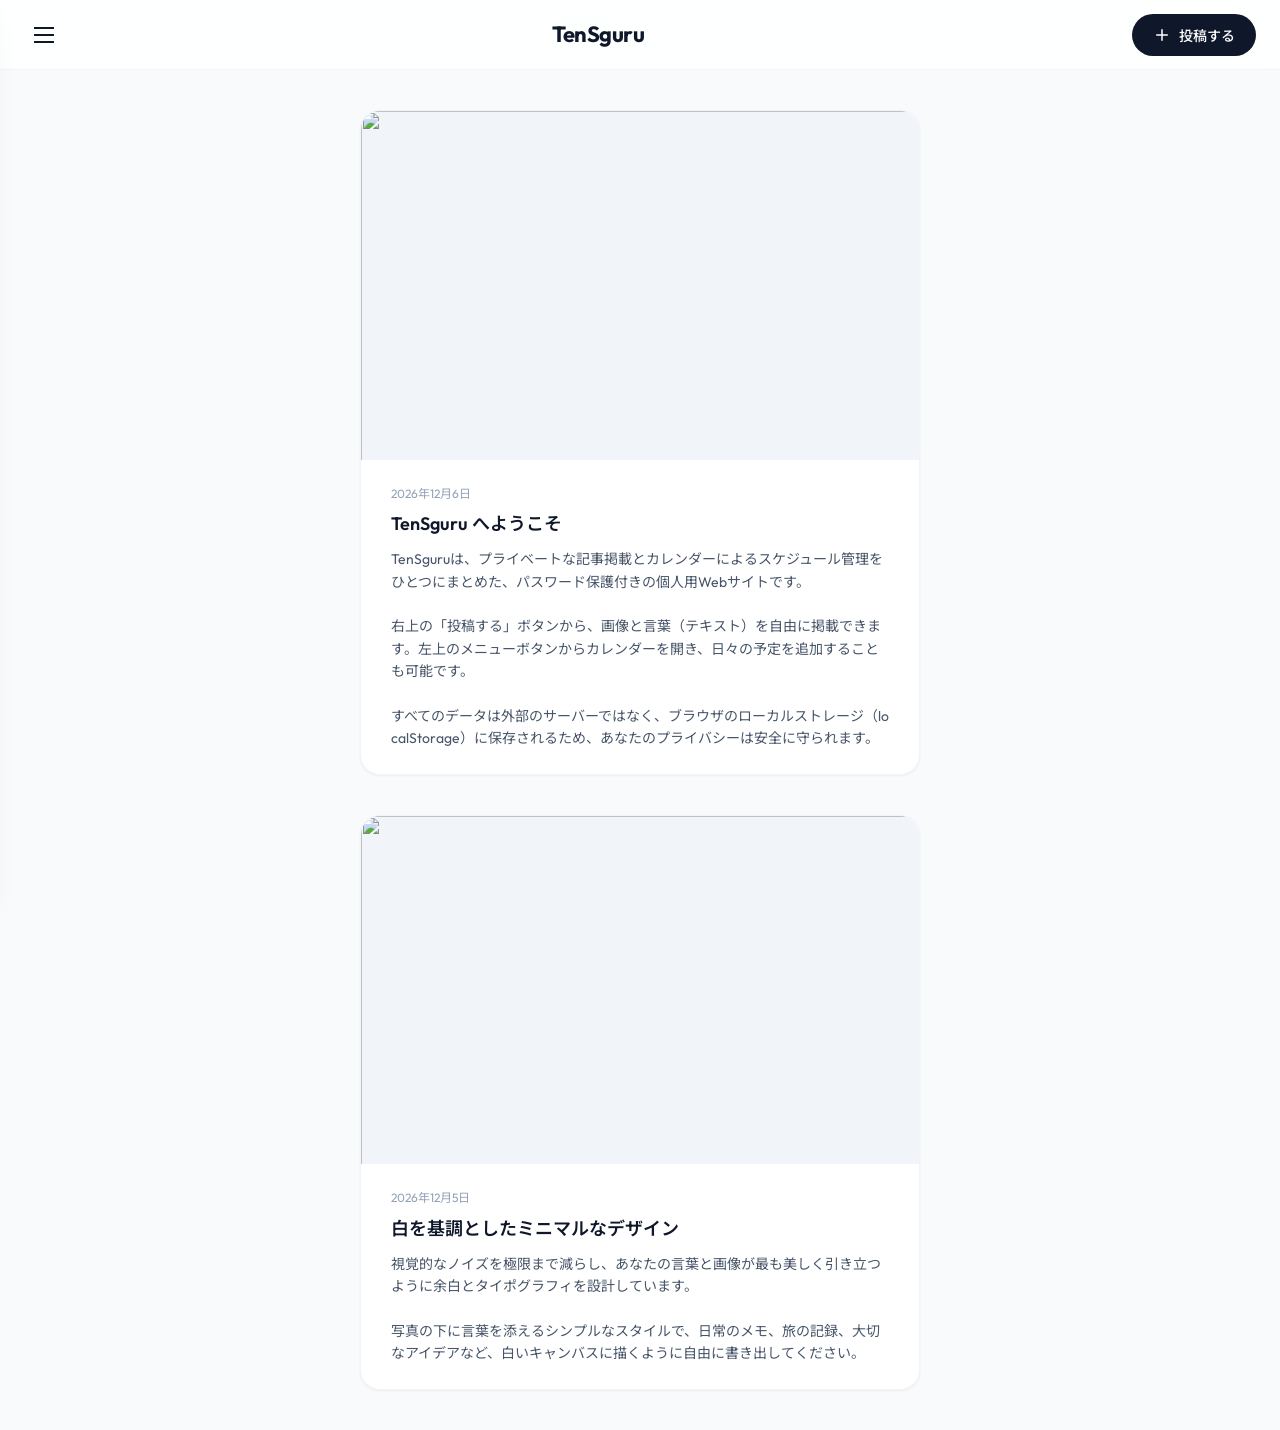
==== src/index.html @ 9b0a83e3 "Initial commit" ====
<!DOCTYPE html>
<html lang="ja">
<head>
  <meta charset="UTF-8">
  <!-- 検索エンジン除外設定 (Noindex, Nofollow) -->
  <meta name="robots" content="noindex, nofollow, noarchive, nosnippet">
  <meta name="viewport" content="width=device-width, initial-scale=1.0">
  <title>TenSguru</title>
  <!-- Google Fonts: Outfit (シンプルで美しいモダンサンセリフ) -->
  <link rel="preconnect" href="https://fonts.googleapis.com">
  <link rel="preconnect" href="https://fonts.gstatic.com" crossorigin>
  <link href="https://fonts.googleapis.com/css2?family=Outfit:wght@300;400;500;600;700&family=Noto+Sans+JP:wght@300;400;500;700&display=swap" rel="stylesheet">
  <link rel="stylesheet" href="styles.css">
</head>
<body>

  <!-- ========================================================
       2. メインアプリケーションコンテナ
       ======================================================== -->
  <div id="app-container" class="app-layout">
    <!-- ヘッダー -->
    <header class="main-header">
      <div class="header-left">
        <!-- ハンバーガーメニューボタン -->
        <button id="menu-btn" class="icon-btn hamburger-btn" aria-label="メニューを開く" onclick="toggleSidebar(true)">
          <span class="hamburger-line"></span>
          <span class="hamburger-line"></span>
          <span class="hamburger-line"></span>
        </button>
      </div>
      <div class="header-center">
        <h1 class="logo-text">TenSguru</h1>
      </div>
      <div class="header-right">
        <!-- 新規投稿ボタン -->
        <button id="new-post-btn" class="btn btn-dark" onclick="openPostModal()">
          <svg class="icon-plus" viewBox="0 0 24 24" fill="none" stroke="currentColor" stroke-width="2" stroke-linecap="round" stroke-linejoin="round">
            <line x1="12" y1="5" x2="12" y2="19"></line>
            <line x1="5" y1="12" x2="19" y2="12"></line>
          </svg>
          <span>投稿する</span>
        </button>
      </div>
    </header>

    <!-- メインコンテンツ領域 (記事一覧) -->
    <main class="main-content">
      <div class="container">
        <!-- 記事縦スクロールフィード -->
        <div id="articles-list" class="articles-feed">
          <!-- JSで動的に記事カードが生成されます -->
        </div>
        <div id="empty-state" class="empty-state hidden">
          <p>まだ記事が投稿されていません。右上の「投稿する」ボタンから最初の記事を作成しましょう！</p>
        </div>
      </div>
    </main>

    <!-- ========================================================
         3. スライドインサイドバー (左側)
         ======================================================== -->
    <div id="sidebar-overlay" class="sidebar-backdrop hidden" onclick="toggleSidebar(false)"></div>
    <aside id="sidebar" class="app-sidebar">
      <div class="sidebar-header">
        <span class="sidebar-title">Menu & Calendar</span>
        <button class="icon-btn close-btn" onclick="toggleSidebar(false)" aria-label="メニューを閉じる">
          <svg viewBox="0 0 24 24" fill="none" stroke="currentColor" stroke-width="2" stroke-linecap="round" stroke-linejoin="round">
            <line x1="18" y1="6" x2="6" y2="18"></line>
            <line x1="6" y1="6" x2="18" y2="18"></line>
          </svg>
        </button>
      </div>

      <div class="sidebar-body">
        <!-- カレンダーセクション -->
        <section class="calendar-section">
          <div class="calendar-header">
            <button class="icon-btn" onclick="prevMonth()" aria-label="前月">
              <svg class="chevron-icon" viewBox="0 0 24 24" fill="none" stroke="currentColor" stroke-width="2" stroke-linecap="round" stroke-linejoin="round">
                <polyline points="15 18 9 12 15 6"></polyline>
              </svg>
            </button>
            <span id="calendar-month-year" class="calendar-title">2026年 7月</span>
            <button class="icon-btn" onclick="nextMonth()" aria-label="次月">
              <svg class="chevron-icon" viewBox="0 0 24 24" fill="none" stroke="currentColor" stroke-width="2" stroke-linecap="round" stroke-linejoin="round">
                <polyline points="9 18 15 12 9 6"></polyline>
              </svg>
            </button>
          </div>
          
          <div class="calendar-weekdays">
            <div>日</div><div>月</div><div>火</div><div>水</div><div>木</div><div>金</div><div>土</div>
          </div>
          <div id="calendar-grid" class="calendar-days">
            <!-- JSで動的にカレンダーの日付を埋めます -->
          </div>
        </section>

        <!-- 予定作成フォーム (日付選択時に表示) -->
        <section id="event-editor" class="event-editor-section hidden">
          <div class="section-title-container">
            <h3 id="selected-date-label" class="section-subtitle">2026年07月15日の予定</h3>
            <button class="text-link-btn" onclick="closeEventEditor()">閉じる</button>
          </div>
          
          <div id="current-day-events" class="day-events-list">
            <!-- 選択された日の登録済み予定一覧 -->
          </div>

          <form id="event-form" onsubmit="event.preventDefault(); addEvent();" class="event-input-form">
            <div class="event-form-grid">
              <div class="input-wrapper">
                <label for="event-time" class="field-label">時間</label>
                <input type="time" id="event-time" required>
              </div>
              <div class="input-wrapper">
                <label for="event-title" class="field-label">予定</label>
                <input type="text" id="event-title" placeholder="予定を入力" required>
              </div>
            </div>
            <button type="submit" class="btn btn-dark btn-sm full-width">予定を追加</button>
          </form>
        </section>

        <!-- 予定確認セクション (横スクロールスライダー) -->
        <section class="schedule-checker-section">
          <h3 class="section-title">予定確認</h3>
          <div class="slider-container">
            <div id="schedule-slider" class="schedule-slider-track">
              <!-- JSで予定が入っている日のカードのみ横並びで表示 -->
            </div>
            <div id="slider-empty-state" class="slider-empty hidden">
              <p>登録されている予定はありません。カレンダーの日付を選択して追加してください。</p>
            </div>
          </div>
        </section>
      </div>
      
      <!-- サイドバー下部の設定 (ログアウト) -->
      <div class="sidebar-footer">
        <button class="text-link-btn flex-btn text-danger" onclick="logout()">
          <svg class="footer-icon" viewBox="0 0 24 24" fill="none" stroke="currentColor" stroke-width="2" stroke-linecap="round" stroke-linejoin="round">
            <path d="M9 21H5a2 2 0 0 1-2-2V5a2 2 0 0 1 2-2h4"></path>
            <polyline points="16 17 21 12 16 7"></polyline>
            <line x1="21" y1="12" x2="9" y2="12"></line>
          </svg>
          <span>ログアウト</span>
        </button>
      </div>
    </aside>

    <!-- ========================================================
         4. 新規記事投稿モーダル (ポップアップ)
         ======================================================== -->
    <div id="post-modal" class="modal-backdrop hidden">
      <div class="modal-card">
        <div class="modal-header">
          <h2 class="modal-title">記事を掲載する</h2>
          <button class="icon-btn" onclick="closePostModal()" aria-label="閉じる">
            <svg viewBox="0 0 24 24" fill="none" stroke="currentColor" stroke-width="2" stroke-linecap="round" stroke-linejoin="round">
              <line x1="18" y1="6" x2="6" y2="18"></line>
              <line x1="6" y1="6" x2="18" y2="18"></line>
            </svg>
          </button>
        </div>
        <form id="post-form" onsubmit="event.preventDefault(); submitPost();" class="modal-form">
          
          <!-- 画像ドラッグ＆ドロップ/アップロード領域 -->
          <div class="image-upload-wrapper">
            <label for="post-image" class="upload-area" id="upload-area">
              <input type="file" id="post-image" accept="image/*" onchange="handleImageSelect(event)">
              <div id="upload-placeholder" class="upload-placeholder">
                <svg class="upload-icon" viewBox="0 0 24 24" fill="none" stroke="currentColor" stroke-width="2" stroke-linecap="round" stroke-linejoin="round">
                  <rect x="3" y="3" width="18" height="18" rx="2" ry="2"></rect>
                  <circle cx="8.5" cy="8.5" r="1.5"></circle>
                  <polyline points="21 15 16 10 5 21"></polyline>
                </svg>
                <p class="upload-text">画像を選択、またはドラッグ＆ドロップ</p>
                <span class="upload-subtext">JPG, PNG, GIFなど</span>
              </div>
              <img id="image-preview" class="image-preview hidden" alt="アップロード画像プレビュー">
            </label>
            <button type="button" id="remove-image-btn" class="btn btn-light btn-xs remove-image hidden" onclick="resetImageSelection(event)">画像を削除</button>
          </div>

          <!-- タイトルと本文 -->
          <div class="input-wrapper">
            <label for="post-title" class="field-label">記事のタイトル</label>
            <input type="text" id="post-title" placeholder="タイトルを入力" required>
          </div>

          <div class="input-wrapper">
            <label for="post-content" class="field-label">言葉（本文）</label>
            <textarea id="post-content" placeholder="画像の下に表示される言葉を入力してください..." rows="5" required></textarea>
          </div>

          <div class="modal-actions">
            <button type="button" class="btn btn-light" onclick="closePostModal()">キャンセル</button>
            <button type="submit" class="btn btn-dark">掲載する</button>
          </div>
        </form>
      </div>
    </div>

  </div>

  <script src="app.js"></script>
</body>
</html>
---- src/styles.css ----
/* ========================================================
   TenSguru Style Sheets
   ======================================================== */

/* CSS変数とテーマ定義 */
:root {
  --font-primary: 'Outfit', 'Noto Sans JP', sans-serif;
  
  /* カラーパレット (白を基調としたクリーンな配色) */
  --bg-primary: #ffffff;
  --bg-secondary: #f8fafc; /* 極めて薄いグレー */
  --bg-tertiary: #f1f5f9;
  
  --border-color: #e2e8f0;
  --border-light: #f1f5f9;
  
  --text-primary: #0f172a;   /* 濃いネイビー/黒 */
  --text-secondary: #475569; /* ミディアムグレー */
  --text-tertiary: #94a3b8;  /* ライトグレー */
  
  --accent: #0f172a;         /* スタイリッシュなダークグレー */
  --accent-hover: #1e293b;
  --accent-light: #f1f5f9;
  --accent-active-dot: #6366f1; /* 予定ありドット (ソフトなインディゴ) */
  
  --danger: #ef4444;
  --danger-hover: #dc2626;
  --success: #10b981;
  
  /* シャドウ */
  --shadow-sm: 0 1px 3px 0 rgba(0, 0, 0, 0.05);
  --shadow-md: 0 4px 12px -2px rgba(0, 0, 0, 0.05), 0 2px 6px -1px rgba(0, 0, 0, 0.03);
  --shadow-lg: 0 12px 24px -4px rgba(0, 0, 0, 0.04), 0 4px 12px -2px rgba(0, 0, 0, 0.02);
  
  /* 角丸 */
  --radius-sm: 6px;
  --radius-md: 12px;
  --radius-lg: 20px;
  --radius-full: 9999px;
  
  /* アニメーション時間 */
  --transition-fast: 0.2s cubic-bezier(0.16, 1, 0.3, 1);
  --transition-normal: 0.35s cubic-bezier(0.16, 1, 0.3, 1);
}

/* 基本リセット */
* {
  box-sizing: border-box;
  margin: 0;
  padding: 0;
  -webkit-tap-highlight-color: transparent;
}

body {
  font-family: var(--font-primary);
  background-color: var(--bg-secondary);
  color: var(--text-primary);
  line-height: 1.6;
  overflow-x: hidden;
}

/* 汎用ボタンスタイル */
.btn {
  display: inline-flex;
  align-items: center;
  justify-content: center;
  gap: 8px;
  font-family: inherit;
  font-size: 14px;
  font-weight: 500;
  padding: 10px 20px;
  border-radius: var(--radius-full);
  border: 1px solid transparent;
  cursor: pointer;
  transition: all var(--transition-fast);
  text-decoration: none;
}

.btn-dark {
  background-color: var(--accent);
  color: #ffffff;
}

.btn-dark:hover {
  background-color: var(--accent-hover);
  transform: translateY(-1px);
}

.btn-light {
  background-color: var(--bg-primary);
  color: var(--text-primary);
  border-color: var(--border-color);
}

.btn-light:hover {
  background-color: var(--bg-secondary);
  border-color: var(--text-tertiary);
}

.btn-sm {
  font-size: 13px;
  padding: 8px 16px;
}

.btn-xs {
  font-size: 12px;
  padding: 6px 12px;
}

.icon-btn {
  display: inline-flex;
  align-items: center;
  justify-content: center;
  width: 40px;
  height: 40px;
  border-radius: 50%;
  border: none;
  background: transparent;
  color: var(--text-primary);
  cursor: pointer;
  transition: all var(--transition-fast);
}

.icon-btn:hover {
  background-color: var(--accent-light);
}

.text-link-btn {
  background: none;
  border: none;
  font-family: inherit;
  font-size: 13px;
  color: var(--text-secondary);
  cursor: pointer;
  text-decoration: underline;
  transition: color var(--transition-fast);
}

.text-link-btn:hover {
  color: var(--text-primary);
}

.text-danger {
  color: var(--danger) !important;
}

.flex-btn {
  display: inline-flex;
  align-items: center;
  gap: 6px;
}

.full-width {
  width: 100%;
}

.hidden {
  display: none !important;
}



/* ========================================================
   2. アプリ全体のレイアウト
   ======================================================== */
.app-layout {
  display: flex;
  flex-direction: column;
  min-height: 100vh;
}

/* ヘッダー */
.main-header {
  position: sticky;
  top: 0;
  height: 70px;
  background-color: rgba(255, 255, 255, 0.85);
  backdrop-filter: blur(12px);
  -webkit-backdrop-filter: blur(12px);
  border-bottom: 1px solid var(--border-light);
  display: flex;
  align-items: center;
  justify-content: space-between;
  padding: 0 24px;
  z-index: 100;
}

.logo-text {
  font-size: 22px;
  font-weight: 700;
  letter-spacing: -0.5px;
}

.hamburger-btn {
  display: flex;
  flex-direction: column;
  justify-content: center;
  gap: 5px;
}

.hamburger-line {
  display: block;
  width: 20px;
  height: 2px;
  background-color: var(--text-primary);
  transition: all var(--transition-fast);
}

.icon-plus {
  width: 18px;
  height: 18px;
}

/* メイン領域 */
.main-content {
  flex: 1;
  padding: 40px 0;
  display: flex;
  justify-content: center;
}

.container {
  width: 100%;
  max-width: 600px; /* シンプルな縦並びのため横幅をスリムに */
  padding: 0 20px;
}

/* ========================================================
   3. 記事フィード (縦並び)
   ======================================================== */
.articles-feed {
  display: flex;
  flex-direction: column;
  gap: 40px; /* 記事間の十分なスペース */
}

/* 記事カード */
.article-card {
  background-color: var(--bg-primary);
  border-radius: var(--radius-lg);
  box-shadow: var(--shadow-sm);
  overflow: hidden;
  border: 1px solid var(--border-light);
  transition: transform var(--transition-normal), box-shadow var(--transition-normal);
}

.article-card:hover {
  transform: translateY(-2px);
  box-shadow: var(--shadow-md);
}

/* 上画像 */
.article-image-container {
  position: relative;
  width: 100%;
  overflow: hidden;
  background-color: var(--bg-tertiary);
  aspect-ratio: 16 / 10;
}

.article-image {
  width: 100%;
  height: 100%;
  object-fit: cover;
  transition: transform var(--transition-normal);
}

.article-card:hover .article-image {
  transform: scale(1.02);
}

/* 下テキスト */
.article-content {
  padding: 24px 30px;
  position: relative;
}

.article-meta {
  font-size: 12px;
  color: var(--text-tertiary);
  margin-bottom: 8px;
  display: flex;
  justify-content: space-between;
  align-items: center;
}

.article-title {
  font-size: 18px;
  font-weight: 600;
  margin-bottom: 12px;
  color: var(--text-primary);
  line-height: 1.4;
}

.article-text {
  font-size: 14px;
  color: var(--text-secondary);
  white-space: pre-wrap; /* 改行を反映 */
  word-break: break-all;
  line-height: 1.6;
}

/* 記事削除ボタン */
.delete-btn {
  position: absolute;
  top: 24px;
  right: 30px;
  opacity: 0;
  transition: opacity var(--transition-fast);
  color: var(--text-tertiary);
}

.article-card:hover .delete-btn {
  opacity: 1;
}

.delete-btn:hover {
  color: var(--danger);
  background-color: #fef2f2;
}

/* ========================================================
   4. スライドインサイドバー & カレンダー
   ======================================================== */
.sidebar-backdrop {
  position: fixed;
  top: 0;
  left: 0;
  width: 100%;
  height: 100%;
  background-color: rgba(0, 0, 0, 0.25);
  backdrop-filter: blur(4px);
  -webkit-backdrop-filter: blur(4px);
  z-index: 500;
  transition: opacity var(--transition-normal);
}

.app-sidebar {
  position: fixed;
  top: 0;
  left: 0;
  width: 380px;
  max-width: 90vw;
  height: 100%;
  background-color: var(--bg-primary);
  box-shadow: var(--shadow-lg);
  z-index: 600;
  display: flex;
  flex-direction: column;
  transform: translateX(-100%);
  transition: transform var(--transition-normal);
  border-right: 1px solid var(--border-light);
}

.app-sidebar.active {
  transform: translateX(0);
}

.sidebar-header {
  height: 70px;
  padding: 0 24px;
  border-bottom: 1px solid var(--border-light);
  display: flex;
  align-items: center;
  justify-content: space-between;
  flex-shrink: 0;
}

.sidebar-title {
  font-size: 16px;
  font-weight: 600;
  color: var(--text-primary);
}

.sidebar-body {
  flex: 1;
  overflow-y: auto;
  padding: 24px;
  display: flex;
  flex-direction: column;
  gap: 32px;
}

/* カレンダーデザイン */
.calendar-section {
  background: var(--bg-secondary);
  padding: 20px;
  border-radius: var(--radius-md);
  border: 1px solid var(--border-light);
}

.calendar-header {
  display: flex;
  align-items: center;
  justify-content: space-between;
  margin-bottom: 16px;
}

.calendar-title {
  font-size: 15px;
  font-weight: 600;
  color: var(--text-primary);
}

.chevron-icon {
  width: 16px;
  height: 16px;
}

.calendar-weekdays {
  display: grid;
  grid-template-columns: repeat(7, 1fr);
  text-align: center;
  font-size: 11px;
  font-weight: 600;
  color: var(--text-tertiary);
  margin-bottom: 8px;
}

.calendar-days {
  display: grid;
  grid-template-columns: repeat(7, 1fr);
  gap: 4px;
}

.calendar-day-cell {
  position: relative;
  aspect-ratio: 1;
  display: flex;
  flex-direction: column;
  align-items: center;
  justify-content: center;
  font-size: 13px;
  font-weight: 500;
  color: var(--text-primary);
  border-radius: 50%;
  cursor: pointer;
  transition: all var(--transition-fast);
  user-select: none;
}

.calendar-day-cell:hover:not(.empty-day) {
  background-color: var(--bg-tertiary);
}

.calendar-day-cell.empty-day {
  cursor: default;
}

.calendar-day-cell.today {
  border: 1px solid var(--text-tertiary);
}

.calendar-day-cell.selected {
  background-color: var(--accent) !important;
  color: #ffffff !important;
}

/* 予定ありドット */
.event-dot {
  position: absolute;
  bottom: 4px;
  width: 4px;
  height: 4px;
  background-color: var(--accent-active-dot);
  border-radius: 50%;
}

.calendar-day-cell.selected .event-dot {
  background-color: #ffffff;
}

/* 予定入力エディタ */
.event-editor-section {
  background: var(--bg-secondary);
  border: 1px solid var(--border-light);
  padding: 16px;
  border-radius: var(--radius-md);
  animation: fadeIn 0.25s var(--transition-fast);
}

.section-title-container {
  display: flex;
  align-items: center;
  justify-content: space-between;
  margin-bottom: 12px;
}

.section-subtitle {
  font-size: 13px;
  font-weight: 600;
  color: var(--text-primary);
}

.day-events-list {
  display: flex;
  flex-direction: column;
  gap: 8px;
  margin-bottom: 16px;
  max-height: 120px;
  overflow-y: auto;
}

.day-event-item {
  display: flex;
  align-items: center;
  justify-content: space-between;
  padding: 6px 10px;
  background: var(--bg-primary);
  border-radius: var(--radius-sm);
  border: 1px solid var(--border-light);
  font-size: 12px;
}

.event-time-badge {
  font-weight: 600;
  color: var(--accent-active-dot);
  margin-right: 6px;
}

.event-title-text {
  flex: 1;
  overflow: hidden;
  text-overflow: ellipsis;
  white-space: nowrap;
  color: var(--text-primary);
}

.delete-event-btn {
  background: none;
  border: none;
  color: var(--text-tertiary);
  cursor: pointer;
  font-size: 14px;
  padding: 0 4px;
  transition: color var(--transition-fast);
}

.delete-event-btn:hover {
  color: var(--danger);
}

.event-input-form {
  border-top: 1px dashed var(--border-color);
  padding-top: 12px;
}

.event-form-grid {
  display: grid;
  grid-template-columns: 80px 1fr;
  gap: 8px;
  margin-bottom: 10px;
}

.field-label {
  display: block;
  font-size: 11px;
  font-weight: 600;
  color: var(--text-secondary);
  margin-bottom: 4px;
}

.event-form-grid input {
  width: 100%;
  padding: 8px 12px;
  font-size: 12px;
  font-family: inherit;
  border: 1px solid var(--border-color);
  border-radius: var(--radius-sm);
  outline: none;
  background-color: var(--bg-primary);
}

.event-form-grid input:focus {
  border-color: var(--accent);
}

/* ========================================================
   5. 予定確認セクション (横スライドスライダー)
   ======================================================== */
.schedule-checker-section {
  display: flex;
  flex-direction: column;
  gap: 12px;
}

.section-title {
  font-size: 14px;
  font-weight: 600;
  color: var(--text-primary);
  border-left: 2px solid var(--text-primary);
  padding-left: 8px;
}

.slider-container {
  width: 100%;
  position: relative;
}

.schedule-slider-track {
  display: flex;
  gap: 12px;
  overflow-x: auto;
  padding: 4px;
  scroll-behavior: smooth;
  -webkit-overflow-scrolling: touch;
  /* スクロールバーのカスタマイズ用 */
}

/* カスタムスクロールバー (Webkit) */
.schedule-slider-track::-webkit-scrollbar {
  height: 6px;
}

.schedule-slider-track::-webkit-scrollbar-track {
  background: var(--bg-secondary);
  border-radius: var(--radius-full);
}

.schedule-slider-track::-webkit-scrollbar-thumb {
  background: var(--border-color);
  border-radius: var(--radius-full);
}

.schedule-slider-track::-webkit-scrollbar-thumb:hover {
  background: var(--text-tertiary);
}

/* 予定カード (スライダー内) */
.schedule-day-card {
  flex: 0 0 160px; /* 固定幅 */
  background-color: var(--bg-primary);
  border: 1px solid var(--border-light);
  border-radius: var(--radius-md);
  padding: 12px 14px;
  box-shadow: var(--shadow-sm);
  display: flex;
  flex-direction: column;
  gap: 8px;
  transition: transform var(--transition-fast), border-color var(--transition-fast);
}

.schedule-day-card:hover {
  border-color: var(--text-tertiary);
  transform: translateY(-1px);
}

.card-date-header {
  font-size: 12px;
  font-weight: 700;
  color: var(--text-primary);
  border-bottom: 1px solid var(--border-light);
  padding-bottom: 4px;
}

.card-event-item {
  font-size: 11px;
  display: flex;
  align-items: flex-start;
  line-height: 1.3;
}

.card-event-time {
  font-weight: 600;
  color: var(--accent-active-dot);
  margin-right: 6px;
  flex-shrink: 0;
}

.card-event-title {
  color: var(--text-secondary);
  word-break: break-all;
}

.slider-empty {
  font-size: 12px;
  color: var(--text-tertiary);
  background: var(--bg-secondary);
  padding: 16px;
  border-radius: var(--radius-md);
  text-align: center;
  border: 1px dashed var(--border-color);
}

/* サイドバーのフッター */
.sidebar-footer {
  border-top: 1px solid var(--border-light);
  padding: 16px 24px;
  display: flex;
  align-items: center;
  justify-content: space-between;
  flex-shrink: 0;
}

.footer-icon {
  width: 16px;
  height: 16px;
}

/* ========================================================
   6. モーダルダイアログ
   ======================================================== */
.modal-backdrop {
  position: fixed;
  top: 0;
  left: 0;
  width: 100%;
  height: 100%;
  background-color: rgba(0, 0, 0, 0.4);
  backdrop-filter: blur(4px);
  -webkit-backdrop-filter: blur(4px);
  z-index: 1000;
  display: flex;
  align-items: center;
  justify-content: center;
  padding: 20px;
  transition: opacity var(--transition-normal);
}

.modal-card {
  width: 100%;
  max-width: 520px;
  background-color: var(--bg-primary);
  border-radius: var(--radius-lg);
  box-shadow: var(--shadow-lg);
  overflow: hidden;
  display: flex;
  flex-direction: column;
  border: 1px solid var(--border-light);
  animation: modalSlideUp 0.35s cubic-bezier(0.16, 1, 0.3, 1);
  max-height: 90vh;
}

.modal-card-sm {
  max-width: 400px;
}

.modal-header {
  padding: 20px 24px;
  border-bottom: 1px solid var(--border-light);
  display: flex;
  align-items: center;
  justify-content: space-between;
}

.modal-title {
  font-size: 16px;
  font-weight: 600;
}

.modal-form {
  padding: 24px;
  overflow-y: auto;
  display: flex;
  flex-direction: column;
  gap: 20px;
}

/* 画像アップロード UI */
.image-upload-wrapper {
  display: flex;
  flex-direction: column;
  align-items: center;
  gap: 10px;
}

.upload-area {
  position: relative;
  width: 100%;
  aspect-ratio: 16 / 9;
  border: 2px dashed var(--border-color);
  border-radius: var(--radius-md);
  display: flex;
  align-items: center;
  justify-content: center;
  cursor: pointer;
  overflow: hidden;
  transition: all var(--transition-fast);
  background-color: var(--bg-secondary);
}

.upload-area:hover {
  border-color: var(--text-tertiary);
  background-color: var(--bg-tertiary);
}

.upload-area input[type="file"] {
  display: none;
}

.upload-placeholder {
  display: flex;
  flex-direction: column;
  align-items: center;
  text-align: center;
  padding: 20px;
}

.upload-icon {
  width: 36px;
  height: 36px;
  color: var(--text-tertiary);
  margin-bottom: 8px;
}

.upload-text {
  font-size: 13px;
  font-weight: 500;
  color: var(--text-secondary);
}

.upload-subtext {
  font-size: 11px;
  color: var(--text-tertiary);
  margin-top: 2px;
}

.image-preview {
  position: absolute;
  top: 0;
  left: 0;
  width: 100%;
  height: 100%;
  object-fit: cover;
}

.remove-image {
  align-self: center;
}

/* フォームの共通入力フィールド */
.input-wrapper {
  display: flex;
  flex-direction: column;
  gap: 6px;
}

.input-wrapper input,
.input-wrapper textarea {
  width: 100%;
  padding: 10px 14px;
  font-size: 14px;
  font-family: inherit;
  border: 1px solid var(--border-color);
  border-radius: var(--radius-sm);
  outline: none;
  background-color: var(--bg-secondary);
  transition: all var(--transition-fast);
}

.input-wrapper input:focus,
.input-wrapper textarea:focus {
  border-color: var(--accent);
  background-color: var(--bg-primary);
}

.modal-actions {
  display: flex;
  justify-content: flex-end;
  gap: 10px;
  border-top: 1px solid var(--border-light);
  padding-top: 20px;
  margin-top: 10px;
}

/* 記事が空の時の表示 */
.empty-state {
  text-align: center;
  padding: 80px 20px;
  color: var(--text-tertiary);
  background-color: var(--bg-primary);
  border-radius: var(--radius-lg);
  border: 1px dashed var(--border-color);
}

/* ========================================================
   7. アニメーション
   ======================================================== */
@keyframes cardFadeIn {
  from {
    opacity: 0;
    transform: translateY(12px);
  }
  to {
    opacity: 1;
    transform: translateY(0);
  }
}

@keyframes modalSlideUp {
  from {
    opacity: 0;
    transform: translateY(20px);
  }
  to {
    opacity: 1;
    transform: translateY(0);
  }
}

@keyframes fadeIn {
  from {
    opacity: 0;
  }
  to {
    opacity: 1;
  }
}

/* モバイル向け微調整 */
@media (max-width: 480px) {
  .main-header {
    padding: 0 16px;
  }
  .logo-text {
    font-size: 18px;
  }
  .btn span {
    display: none; /* 小画面では投稿ボタンのテキストを非表示に */
  }
  .btn {
    padding: 10px;
  }
  .article-content {
    padding: 16px 20px;
  }
  .delete-btn {
    opacity: 1; /* タッチデバイスでは削除ボタンを常に表示 */
    top: 16px;
    right: 20px;
  }
}

/* ========================================================
   8. トースト通知 (プレミアム通知UI)
   ======================================================== */
.toast-notification {
  position: fixed;
  bottom: 24px;
  left: 50%;
  transform: translate(-50%, 20px);
  background-color: var(--accent);
  color: #ffffff;
  padding: 12px 24px;
  border-radius: var(--radius-full);
  box-shadow: var(--shadow-lg);
  font-size: 14px;
  font-weight: 500;
  z-index: 10000;
  opacity: 0;
  pointer-events: none;
  transition: all var(--transition-fast);
}
.toast-notification.show {
  opacity: 1;
  transform: translate(-50%, 0);
}
.toast-error {
  background-color: var(--danger);
}
.toast-success {
  background-color: var(--success);
}
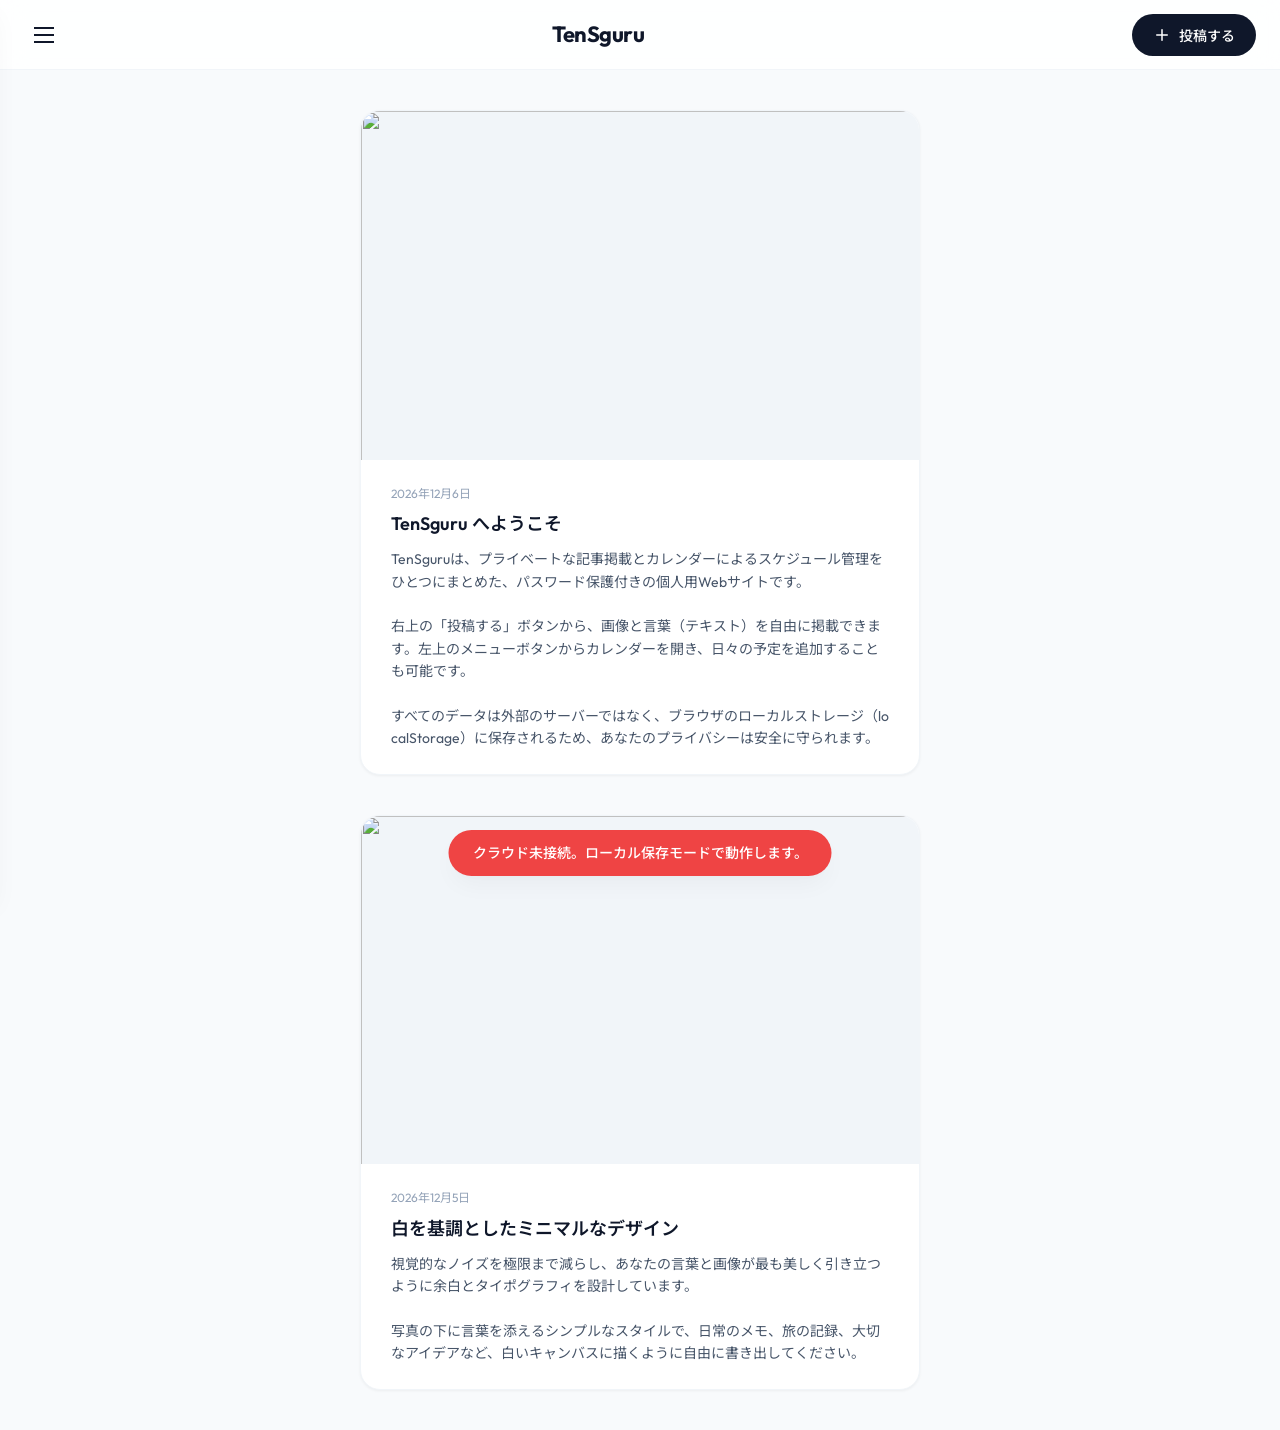
==== commit aad95e9a: "Implement local Supabase SDK bundling and verbose connection toasts" ====
--- a/src/index.html
+++ b/src/index.html
@@ -204,6 +204,7 @@
 
   </div>
 
+  <script src="supabase.js"></script>
   <script src="app.js"></script>
 </body>
 </html>
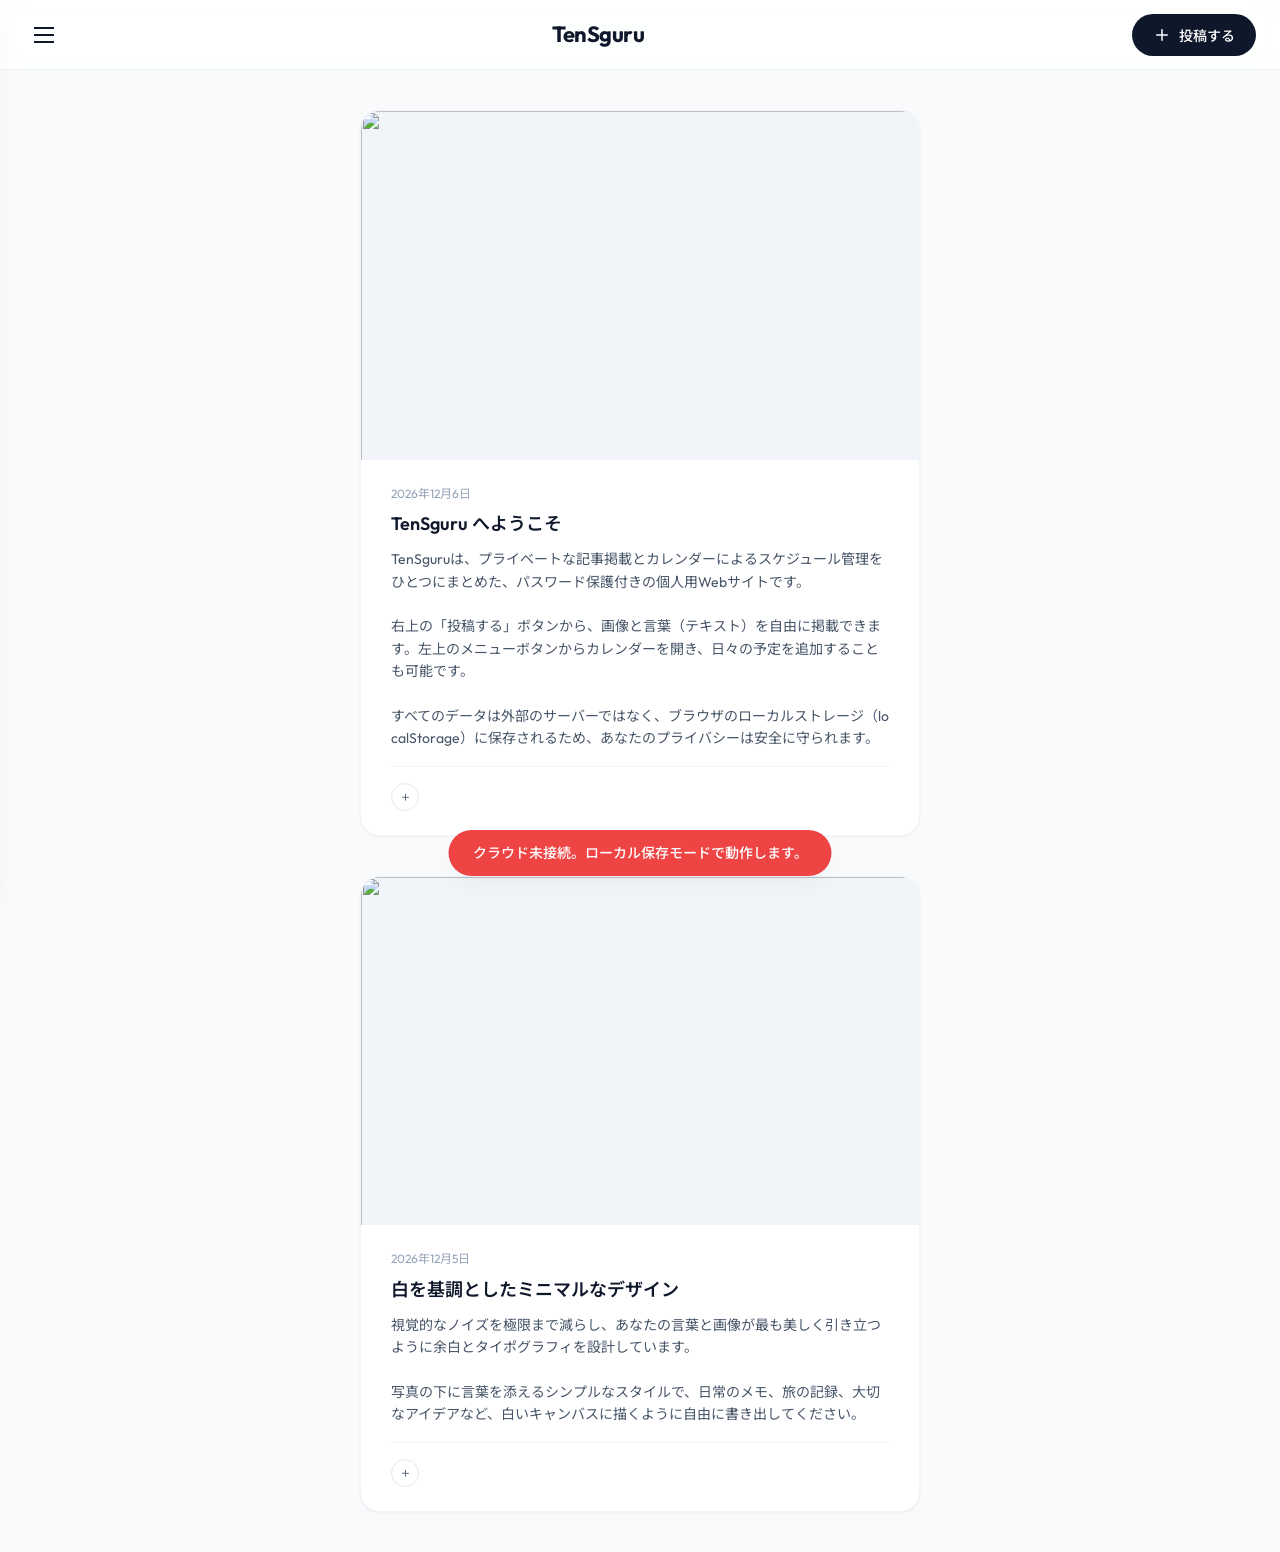
==== commit 9009e39e: "feat: Add article detail modal and image full screen lightbox zoom feature, change server port" ====
--- a/src/index.html
+++ b/src/index.html
@@ -202,9 +202,52 @@
       </div>
     </div>
 
+    <!-- ========================================================
+         5. 記事詳細表示モーダル (ポップアップ)
+         ======================================================== -->
+    <div id="detail-modal" class="modal-backdrop hidden" onclick="closeDetailModalOnBackdrop(event)">
+      <div class="modal-card">
+        <div class="modal-header">
+          <h2 class="modal-title">記事の詳細</h2>
+          <button class="icon-btn" onclick="closeDetailModal()" aria-label="閉じる">
+            <svg viewBox="0 0 24 24" fill="none" stroke="currentColor" stroke-width="2" stroke-linecap="round" stroke-linejoin="round">
+              <line x1="18" y1="6" x2="6" y2="18"></line>
+              <line x1="6" y1="6" x2="18" y2="18"></line>
+            </svg>
+          </button>
+        </div>
+        <div class="modal-body-scroll">
+          <div id="detail-image-container" class="detail-image-wrapper hidden">
+            <img id="detail-image" class="detail-image" alt="記事画像">
+          </div>
+          <div class="detail-content-area">
+            <div class="detail-meta">
+              <span id="detail-date"></span>
+            </div>
+            <h2 id="detail-title" class="detail-title-text"></h2>
+            <div id="detail-text" class="detail-body-text"></div>
+            
+            <div id="detail-reactions-area" class="article-reactions-area">
+              <!-- 詳細画面用リアクションエリア -->
+            </div>
+          </div>
+        </div>
+        <div class="modal-actions" style="padding: 16px 24px; margin-top: 0; border-top: 1px solid var(--border-light);">
+          <button type="button" class="btn btn-light" onclick="closeDetailModal()">閉じる</button>
+        </div>
+      </div>
+    </div>
+
+    <!-- ========================================================
+         6. 全画面画像拡大ライトボックス
+         ======================================================== -->
+    <div id="image-lightbox" class="lightbox-backdrop hidden" onclick="closeLightbox()">
+      <span class="lightbox-close" onclick="closeLightbox()">&times;</span>
+      <img id="lightbox-img" class="lightbox-content" alt="拡大画像" onclick="event.stopPropagation()">
+    </div>
+
   </div>
 
-  <script src="supabase.js"></script>
   <script src="app.js"></script>
 </body>
 </html>
--- a/src/styles.css
+++ b/src/styles.css
@@ -962,3 +962,213 @@
   background-color: var(--success);
 }
 
+/* ========================================================
+   9. リアクション機能
+   ======================================================== */
+.article-reactions-area {
+  display: flex;
+  flex-wrap: wrap;
+  align-items: center;
+  gap: 8px;
+  margin-top: 16px;
+  padding-top: 16px;
+  border-top: 1px solid var(--border-light);
+}
+
+.reaction-badge {
+  display: inline-flex;
+  align-items: center;
+  gap: 6px;
+  padding: 4px 10px;
+  border: 1px solid var(--border-color);
+  border-radius: var(--radius-full);
+  font-size: 13px;
+  color: var(--text-secondary);
+  background-color: var(--bg-primary);
+  cursor: pointer;
+  transition: all var(--transition-fast);
+  user-select: none;
+}
+
+.reaction-badge:hover {
+  background-color: var(--bg-secondary);
+  border-color: var(--text-tertiary);
+  transform: translateY(-1px);
+}
+
+.emoji-picker-container {
+  position: relative;
+  display: inline-block;
+}
+
+.reaction-add-btn {
+  display: inline-flex;
+  align-items: center;
+  justify-content: center;
+  width: 28px;
+  height: 28px;
+  border: 1px solid var(--border-color);
+  border-radius: 50%;
+  background: none;
+  color: var(--text-secondary);
+  cursor: pointer;
+  transition: all var(--transition-fast);
+}
+
+.reaction-add-btn:hover {
+  background-color: var(--bg-secondary);
+  border-color: var(--text-secondary);
+  color: var(--text-primary);
+  transform: scale(1.05);
+}
+
+.emoji-picker-popover {
+  position: absolute;
+  bottom: 36px;
+  left: 0;
+  background-color: var(--bg-primary);
+  border: 1px solid var(--border-color);
+  border-radius: var(--radius-md);
+  box-shadow: var(--shadow-md);
+  padding: 10px;
+  display: grid;
+  grid-template-columns: repeat(5, 1fr);
+  gap: 6px;
+  z-index: 200;
+  width: 200px;
+  animation: fadeIn 0.2s var(--transition-fast);
+}
+
+.emoji-btn {
+  background: none;
+  border: none;
+  font-size: 20px;
+  cursor: pointer;
+  padding: 4px;
+  border-radius: var(--radius-sm);
+  transition: background-color var(--transition-fast), transform var(--transition-fast);
+  display: flex;
+  align-items: center;
+  justify-content: center;
+}
+
+.emoji-btn:hover {
+  background-color: var(--bg-tertiary);
+  transform: scale(1.15);
+}
+
+/* ========================================================
+   10. 記事詳細表示モーダル
+   ======================================================== */
+.modal-body-scroll {
+  padding: 0;
+  overflow-y: auto;
+  display: flex;
+  flex-direction: column;
+  max-height: 70vh;
+}
+
+.detail-image-wrapper {
+  width: 100%;
+  aspect-ratio: 16 / 10;
+  background-color: var(--bg-tertiary);
+  overflow: hidden;
+  flex-shrink: 0;
+}
+
+.detail-image {
+  width: 100%;
+  height: 100%;
+  object-fit: cover;
+}
+
+.detail-content-area {
+  padding: 24px 30px;
+}
+
+.detail-meta {
+  font-size: 12px;
+  color: var(--text-tertiary);
+  margin-bottom: 12px;
+}
+
+.detail-title-text {
+  font-size: 22px;
+  font-weight: 700;
+  margin-bottom: 16px;
+  color: var(--text-primary);
+  line-height: 1.4;
+}
+
+.detail-body-text {
+  font-size: 15px;
+  color: var(--text-secondary);
+  white-space: pre-wrap;
+  word-break: break-all;
+  line-height: 1.7;
+}
+
+/* クリック可能なカードスタイル調整 */
+.article-clickable-body {
+  cursor: pointer;
+}
+
+.article-image-container {
+  cursor: pointer;
+}
+
+.article-clickable-body:hover .article-title {
+  text-decoration: underline;
+}
+
+/* ========================================================
+   11. 全画面画像拡大ライトボックス
+   ======================================================== */
+.lightbox-backdrop {
+  position: fixed;
+  top: 0;
+  left: 0;
+  width: 100vw;
+  height: 100vh;
+  background-color: rgba(0, 0, 0, 0.9);
+  z-index: 2000; /* モーダルよりもさらに前面に表示 */
+  display: flex;
+  align-items: center;
+  justify-content: center;
+  animation: fadeIn 0.25s var(--transition-fast);
+}
+
+.lightbox-content {
+  max-width: 90%;
+  max-height: 90vh;
+  object-fit: contain;
+  border-radius: var(--radius-sm);
+  box-shadow: 0 10px 30px rgba(0, 0, 0, 0.5);
+  cursor: zoom-out;
+  animation: modalSlideUp 0.3s cubic-bezier(0.16, 1, 0.3, 1);
+  user-select: none;
+}
+
+.lightbox-close {
+  position: absolute;
+  top: 20px;
+  right: 30px;
+  color: #ffffff;
+  font-size: 40px;
+  font-weight: 300;
+  cursor: pointer;
+  transition: transform var(--transition-fast), color var(--transition-fast);
+  user-select: none;
+  z-index: 2100;
+}
+
+.lightbox-close:hover {
+  color: var(--text-tertiary);
+  transform: scale(1.1);
+}
+
+/* 画像にズームインカーソルを付与 */
+.detail-image {
+  cursor: zoom-in;
+}
+
